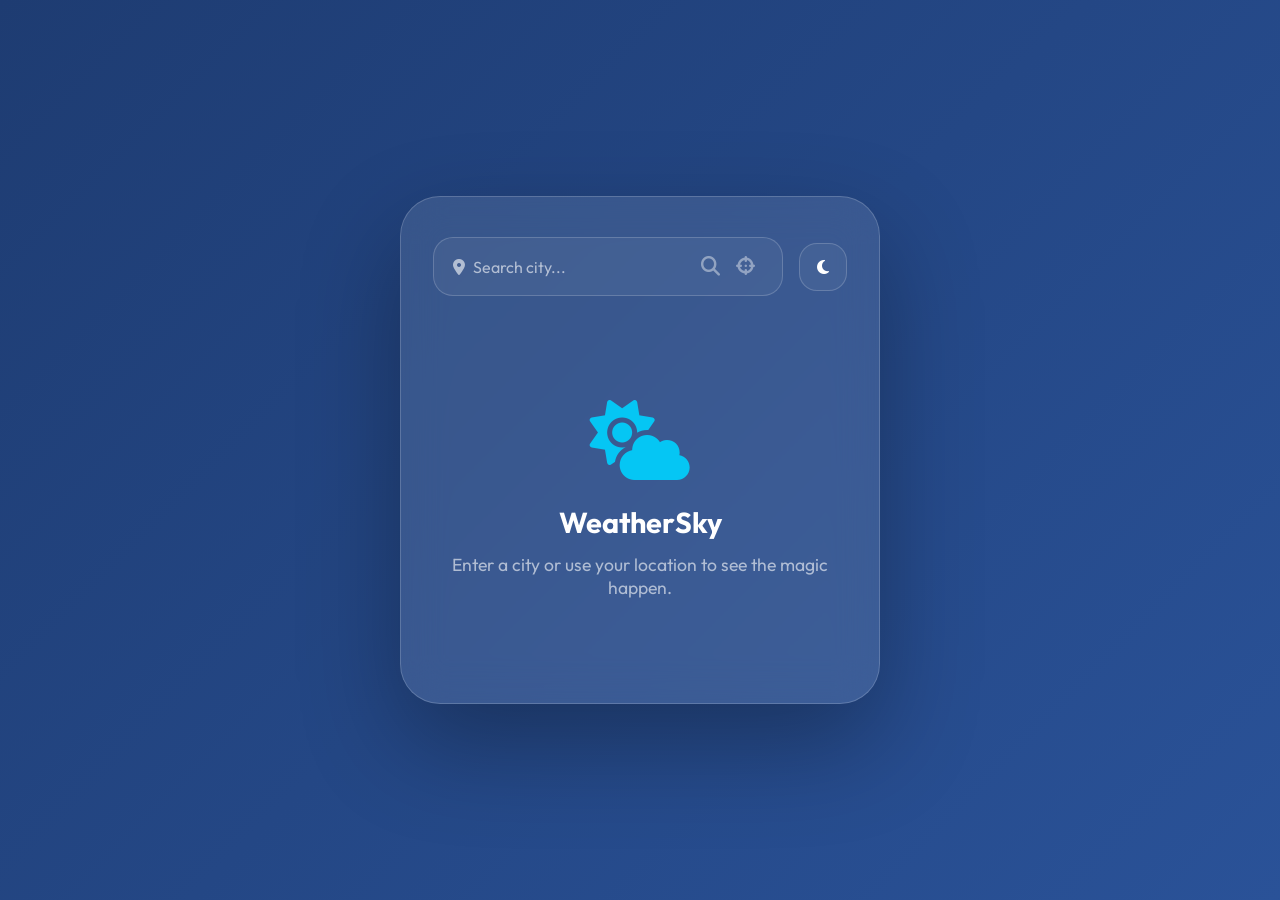
==== index.html @ ee1f2ccb "." ====
<!DOCTYPE html>
<html lang="en">
<head>
    <meta charset="UTF-8">
    <meta name="viewport" content="width=device-width, initial-scale=1.0">
    <title>WeatherSky - Premium weather forecast</title>
    <!-- Google Fonts -->
    <link rel="preconnect" href="https://fonts.googleapis.com">
    <link rel="preconnect" href="https://fonts.gstatic.com" crossorigin>
    <link href="https://fonts.googleapis.com/css2?family=Outfit:wght@300;400;500;600;700&display=swap" rel="stylesheet">
    <!-- Font Awesome -->
    <link rel="stylesheet" href="https://cdnjs.cloudflare.com/ajax/libs/font-awesome/6.4.0/css/all.min.css">
    <link rel="stylesheet" href="style.css">
</head>
<body>
    <div class="app-container">
        <header>
            <div class="search-box">
                <i class="fa-solid fa-location-dot"></i>
                <input type="text" id="city-input" placeholder="Search city..." autocomplete="off">
                <button id="search-btn"><i class="fa-solid fa-magnifying-glass"></i></button>
                <button id="location-btn" title="Current location"><i class="fa-solid fa-crosshairs"></i></button>
            </div>
            <div class="theme-toggle" id="theme-toggle">
                <i class="fa-solid fa-moon"></i>
            </div>
        </header>

        <main id="weather-content" class="hidden">
            <section class="current-weather">
                <div class="main-card">
                    <div class="card-header">
                        <h2 id="city-name">Khopoli, MH</h2>
                        <p id="current-date">Monday, 9 Mar</p>
                    </div>
                    <div class="weather-info">
                        <div class="temp-container">
                            <span id="temperature">24</span><span class="unit">°</span>
                        </div>
                        <div class="condition-container">
                            <img id="weather-icon" src="" alt="Weather" class="main-icon">
                            <p id="weather-condition">Clear Sky</p>
                        </div>
                    </div>
                    <div class="weather-details">
                        <div class="detail-item">
                            <i class="fa-solid fa-droplet"></i>
                            <div class="detail-text">
                                <span class="label">Humidity</span>
                                <span id="humidity" class="value">42%</span>
                            </div>
                        </div>
                        <div class="detail-item">
                            <i class="fa-solid fa-wind"></i>
                            <div class="detail-text">
                                <span class="label">Wind</span>
                                <span id="wind-speed" class="value">8 km/h</span>
                            </div>
                        </div>
                    </div>
                </div>
            </section>

            <section class="forecast-section">
                <h3>5-Day Forecast</h3>
                <div class="forecast-container" id="forecast-container">
                    <!-- Cards injected here -->
                </div>
            </section>
        </main>

        <div id="loading" class="loading-spinner hidden">
            <div class="spinner"></div>
            <p>Gathering climate data...</p>
        </div>

        <div id="error-message" class="error-container hidden">
            <i class="fa-solid fa-circle-exclamation"></i>
            <p id="error-text">We couldn't find that city. Try another!</p>
        </div>

        <div id="welcome-message" class="welcome-container">
            <i class="fa-solid fa-cloud-sun"></i>
            <h2>WeatherSky</h2>
            <p>Enter a city or use your location to see the magic happen.</p>
        </div>
    </div>

    <script src="script.js"></script>
</body>
</html>
---- style.css ----
:root {
    --primary-bg: linear-gradient(135deg, #1e3c72 0%, #2a5298 100%);
    --card-bg: rgba(255, 255, 255, 0.1);
    --glass-blur: blur(20px);
    --glass-border: rgba(255, 255, 255, 0.18);
    --text-color: #ffffff;
    --text-muted: rgba(255, 255, 255, 0.6);
    --accent-color: #00d2ff;
    --font-family: 'Outfit', sans-serif;
    --transition-speed: 0.4s;
}

[data-theme="dark"] {
    --primary-bg: linear-gradient(135deg, #0f2027 0%, #203a43 50%, #2c5364 100%);
    --card-bg: rgba(0, 0, 0, 0.4);
    --glass-border: rgba(255, 255, 255, 0.05);
}

* {
    margin: 0;
    padding: 0;
    box-sizing: border-box;
    -webkit-font-smoothing: antialiased;
    -moz-osx-font-smoothing: grayscale;
}

body {
    font-family: var(--font-family);
    background: var(--primary-bg);
    background-attachment: fixed;
    min-height: 100vh;
    display: flex;
    justify-content: center;
    align-items: center;
    color: var(--text-color);
    overflow-x: hidden;
    transition: background 1s cubic-bezier(0.4, 0, 0.2, 1);
}

.app-container {
    width: 95%;
    max-width: 480px;
    background: var(--card-bg);
    backdrop-filter: var(--glass-blur);
    -webkit-backdrop-filter: var(--glass-blur);
    border: 1px solid var(--glass-border);
    border-radius: 40px;
    padding: 2.5rem 2rem;
    box-shadow: 0 40px 100px rgba(0, 0, 0, 0.3);
    transition: all var(--transition-speed) cubic-bezier(0.4, 0, 0.2, 1);
    position: relative;
    overflow: hidden;
    animation: fadeIn 0.8s ease-out;
}

@keyframes fadeIn {
    from { opacity: 0; transform: translateY(20px); }
    to { opacity: 1; transform: translateY(0); }
}

header {
    display: flex;
    align-items: center;
    gap: 1rem;
    margin-bottom: 2.5rem;
}

.search-box {
    flex: 1;
    display: flex;
    align-items: center;
    background: rgba(255, 255, 255, 0.05);
    border: 1px solid var(--glass-border);
    border-radius: 20px;
    padding: 0.6rem 1.2rem;
    transition: all 0.3s ease;
}

.search-box:focus-within {
    background: rgba(255, 255, 255, 0.1);
    border-color: var(--accent-color);
    box-shadow: 0 0 20px rgba(0, 210, 255, 0.2);
}

.search-box input {
    background: none;
    border: none;
    outline: none;
    color: #fff;
    padding: 0.5rem;
    width: 100%;
    font-size: 1rem;
    font-family: inherit;
    font-weight: 400;
}

.search-box input::placeholder {
    color: var(--text-muted);
}

.search-box i {
    color: var(--text-muted);
}

#search-btn, #location-btn {
    background: none;
    border: none;
    color: #fff;
    cursor: pointer;
    padding: 0.5rem;
    font-size: 1.2rem;
    transition: all 0.2s ease;
    opacity: 0.7;
}

#search-btn:hover, #location-btn:hover {
    opacity: 1;
    transform: scale(1.1);
    color: var(--accent-color);
}

.theme-toggle {
    background: rgba(255, 255, 255, 0.05);
    border-radius: 18px;
    width: 48px;
    height: 48px;
    display: flex;
    justify-content: center;
    align-items: center;
    cursor: pointer;
    border: 1px solid var(--glass-border);
    transition: all 0.3s ease;
}

.theme-toggle:hover {
    background: rgba(255, 255, 255, 0.1);
    transform: rotate(15deg);
}

.main-card {
    text-align: center;
    padding: 1rem 0;
}

.card-header h2 {
    font-size: 2.2rem;
    font-weight: 600;
    letter-spacing: -0.5px;
    margin-bottom: 0.2rem;
}

.card-header p {
    color: var(--text-muted);
    font-size: 1rem;
    font-weight: 400;
}

.weather-info {
    margin: 2.5rem 0;
    display: flex;
    flex-direction: column;
    align-items: center;
}

.temp-container {
    font-size: 7rem;
    font-weight: 700;
    line-height: 1;
    position: relative;
    letter-spacing: -4px;
    margin-bottom: 0.5rem;
}

.temp-container .unit {
    font-size: 2rem;
    font-weight: 400;
    position: absolute;
    top: 1rem;
    right: -2rem;
    letter-spacing: 0;
}

.condition-container {
    display: flex;
    flex-direction: column;
    align-items: center;
    gap: 0.5rem;
}

.main-icon {
    width: 140px;
    height: 140px;
    filter: drop-shadow(0 10px 25px rgba(0, 0, 0, 0.2));
    animation: float 4s ease-in-out infinite;
}

@keyframes float {
    0%, 100% { transform: translateY(0); }
    50% { transform: translateY(-10px); }
}

#weather-condition {
    font-size: 1.4rem;
    font-weight: 500;
    color: #fff;
}

.weather-details {
    display: grid;
    grid-template-columns: 1fr 1fr;
    gap: 1.5rem;
    background: rgba(255, 255, 255, 0.05);
    backdrop-filter: blur(5px);
    border-radius: 24px;
    padding: 1.5rem;
    margin-top: 2rem;
    border: 1px solid var(--glass-border);
}

.detail-item {
    display: flex;
    align-items: center;
    gap: 1rem;
}

.detail-item i {
    font-size: 1.8rem;
    color: var(--accent-color);
}

.detail-text {
    display: flex;
    flex-direction: column;
    text-align: left;
}

.detail-text .label {
    font-size: 0.85rem;
    color: var(--text-muted);
}

.detail-text .value {
    font-size: 1.1rem;
    font-weight: 600;
}

.forecast-section {
    margin-top: 3rem;
}

.forecast-section h3 {
    font-size: 1.1rem;
    font-weight: 500;
    margin-bottom: 1.2rem;
    color: var(--text-muted);
    text-transform: uppercase;
    letter-spacing: 1px;
}

.forecast-container {
    display: flex;
    justify-content: space-between;
    gap: 0.8rem;
}

.forecast-card {
    flex: 1;
    background: rgba(255, 255, 255, 0.03);
    border: 1px solid var(--glass-border);
    border-radius: 20px;
    padding: 1rem 0.5rem;
    text-align: center;
    display: flex;
    flex-direction: column;
    align-items: center;
    gap: 0.6rem;
    transition: all 0.3s ease;
}

.forecast-card:hover {
    transform: translateY(-8px);
    background: rgba(255, 255, 255, 0.1);
    box-shadow: 0 10px 20px rgba(0, 0, 0, 0.1);
}

.forecast-card .day {
    font-size: 0.85rem;
    font-weight: 500;
    color: var(--text-muted);
}

.forecast-card img {
    width: 45px;
    filter: drop-shadow(0 4px 8px rgba(0, 0, 0, 0.1));
}

.forecast-card .temp {
    font-weight: 700;
    font-size: 1.1rem;
}

/* UI States */
.loading-spinner, .error-container, .welcome-container {
    display: flex;
    flex-direction: column;
    align-items: center;
    justify-content: center;
    padding: 4rem 1rem;
    text-align: center;
}

.spinner {
    width: 48px;
    height: 48px;
    border: 3px solid rgba(255, 255, 255, 0.1);
    border-radius: 50%;
    border-top-color: var(--accent-color);
    animation: spin 0.8s linear infinite;
    margin-bottom: 1.5rem;
}

.welcome-container i {
    font-size: 5rem;
    color: var(--accent-color);
    margin-bottom: 1.5rem;
    opacity: 0.9;
    animation: float 5s ease-in-out infinite;
}

.welcome-container h2 {
    font-size: 1.8rem;
    margin-bottom: 0.8rem;
}

.welcome-container p {
    color: var(--text-muted);
    font-size: 1.1rem;
}

.error-container i {
    font-size: 4rem;
    color: #ff6b6b;
    margin-bottom: 1.5rem;
}

.hidden {
    display: none;
}

@keyframes spin {
    to { transform: rotate(360deg); }
}

/* Responsive Overrides */
@media (max-width: 480px) {
    body {
        align-items: flex-start;
        padding-top: 2rem;
    }

    .app-container {
        width: 100%;
        max-width: none;
        border-radius: 0;
        border: none;
        box-shadow: none;
        background: transparent;
        backdrop-filter: none;
        padding: 1.5rem;
    }

    .temp-container {
        font-size: 5.5rem;
    }

    .forecast-container {
        overflow-x: auto;
        padding-bottom: 1rem;
        justify-content: flex-start;
    }

    .forecast-card {
        min-width: 80px;
    }
}
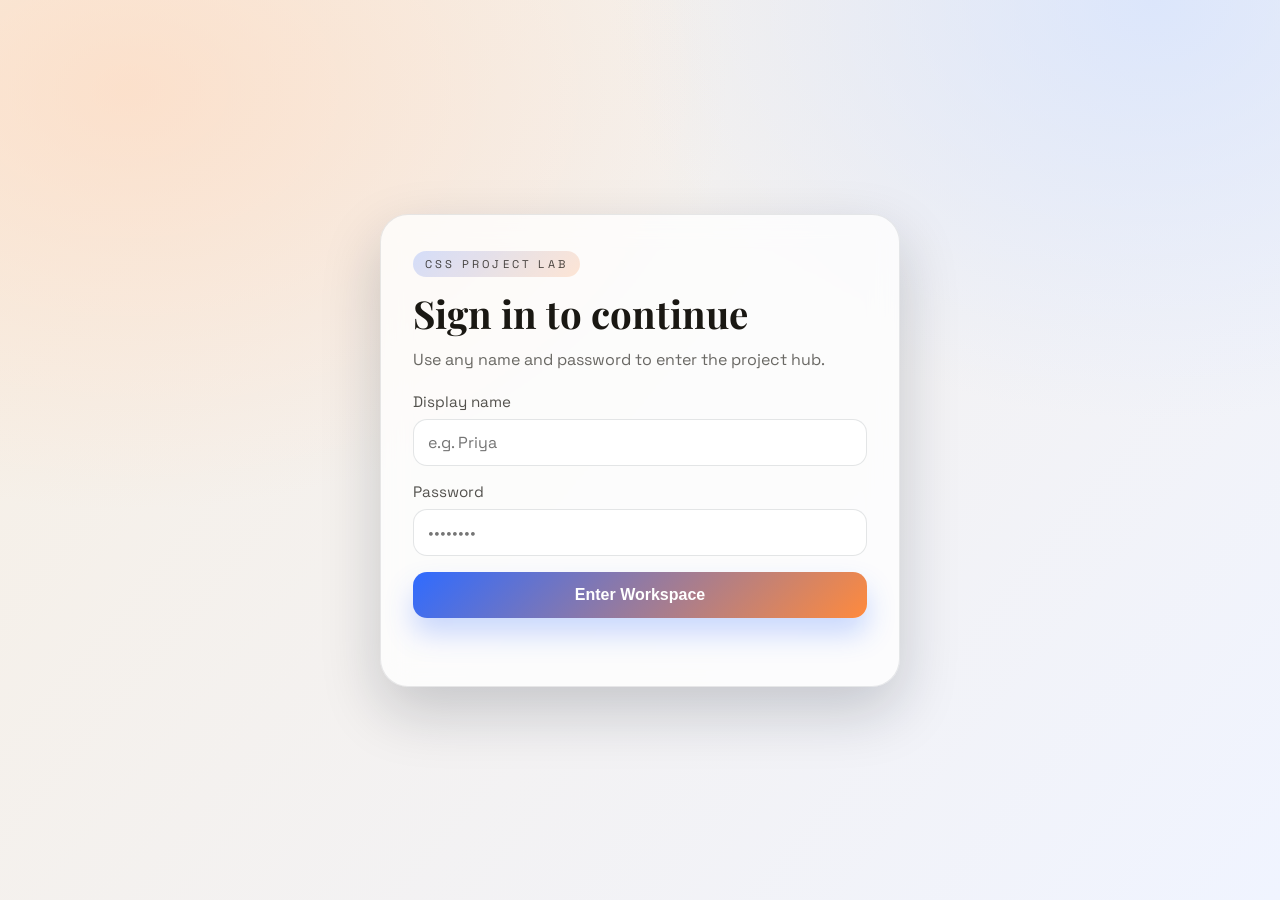
==== commit b330381c: "." ====
--- a/index.html
+++ b/index.html
@@ -1,91 +1,47 @@
-<!DOCTYPE html>
+<!doctype html>
 <html lang="en">
-<head>
-    <meta charset="UTF-8">
-    <meta name="viewport" content="width=device-width, initial-scale=1.0">
-    <title>WeatherSky - Premium weather forecast</title>
-    <!-- Google Fonts -->
-    <link rel="preconnect" href="https://fonts.googleapis.com">
-    <link rel="preconnect" href="https://fonts.gstatic.com" crossorigin>
-    <link href="https://fonts.googleapis.com/css2?family=Outfit:wght@300;400;500;600;700&display=swap" rel="stylesheet">
-    <!-- Font Awesome -->
-    <link rel="stylesheet" href="https://cdnjs.cloudflare.com/ajax/libs/font-awesome/6.4.0/css/all.min.css">
+  <head>
+    <meta charset="UTF-8" />
+    <meta name="viewport" content="width=device-width, initial-scale=1.0" />
+    <title>CSSProject</title>
     <link rel="stylesheet" href="style.css">
-</head>
-<body>
+  </head>
+  <body>
     <div class="app-container">
-        <header>
-            <div class="search-box">
-                <i class="fa-solid fa-location-dot"></i>
-                <input type="text" id="city-input" placeholder="Search city..." autocomplete="off">
-                <button id="search-btn"><i class="fa-solid fa-magnifying-glass"></i></button>
-                <button id="location-btn" title="Current location"><i class="fa-solid fa-crosshairs"></i></button>
-            </div>
-            <div class="theme-toggle" id="theme-toggle">
-                <i class="fa-solid fa-moon"></i>
-            </div>
-        </header>
-
-        <main id="weather-content" class="hidden">
-            <section class="current-weather">
-                <div class="main-card">
-                    <div class="card-header">
-                        <h2 id="city-name">Khopoli, MH</h2>
-                        <p id="current-date">Monday, 9 Mar</p>
-                    </div>
-                    <div class="weather-info">
-                        <div class="temp-container">
-                            <span id="temperature">24</span><span class="unit">°</span>
-                        </div>
-                        <div class="condition-container">
-                            <img id="weather-icon" src="" alt="Weather" class="main-icon">
-                            <p id="weather-condition">Clear Sky</p>
-                        </div>
-                    </div>
-                    <div class="weather-details">
-                        <div class="detail-item">
-                            <i class="fa-solid fa-droplet"></i>
-                            <div class="detail-text">
-                                <span class="label">Humidity</span>
-                                <span id="humidity" class="value">42%</span>
-                            </div>
-                        </div>
-                        <div class="detail-item">
-                            <i class="fa-solid fa-wind"></i>
-                            <div class="detail-text">
-                                <span class="label">Wind</span>
-                                <span id="wind-speed" class="value">8 km/h</span>
-                            </div>
-                        </div>
-                    </div>
-                </div>
-            </section>
-
-            <section class="forecast-section">
-                <h3>5-Day Forecast</h3>
-                <div class="forecast-container" id="forecast-container">
-                    <!-- Cards injected here -->
-                </div>
-            </section>
-        </main>
-
-        <div id="loading" class="loading-spinner hidden">
-            <div class="spinner"></div>
-            <p>Gathering climate data...</p>
+      <header>
+        <div class="brand">
+          <span class="brand__dot"></span>
+          CSS Project Lab
         </div>
-
-        <div id="error-message" class="error-container hidden">
-            <i class="fa-solid fa-circle-exclamation"></i>
-            <p id="error-text">We couldn't find that city. Try another!</p>
-        </div>
-
-        <div id="welcome-message" class="welcome-container">
-            <i class="fa-solid fa-cloud-sun"></i>
-            <h2>WeatherSky</h2>
-            <p>Enter a city or use your location to see the magic happen.</p>
-        </div>
+        <p class="meta">Choose a mini app to explore polished UI patterns.</p>
+        <button class="logout" id="logoutBtn" type="button">Log out</button>
+      </header>
+      <main>
+        <a href="./weather/index.html" class="card">
+          <span class="card__title">Weather</span>
+          <span class="card__desc">Glassmorphism forecast with dynamic states.</span>
+          <span class="card__cta">Open</span>
+        </a>
+        <a href="./Calculator/index.html" class="card">
+          <span class="card__title">Calculator</span>
+          <span class="card__desc">Neon sci-calc with history and toggles.</span>
+          <span class="card__cta">Open</span>
+        </a>
+        <a href="./Quiz/index.html" class="card">
+          <span class="card__title">Quiz</span>
+          <span class="card__desc">Card-based MCQ flow with scoring.</span>
+          <span class="card__cta">Open</span>
+        </a>
+        <a href="StudentManagementSystem/index.html" class="card">
+          <span class="card__title">Student Management System</span>
+          <span class="card__desc">A simple system for managing student records.</span>
+          <span class="card__cta">Open</span>
+        </a>
+      </main>
+      <footer>
+        <span>Built with HTML + CSS</span>
+      </footer>
     </div>
-
-    <script src="script.js"></script>
-</body>
+    <script src="auth.js" data-login-path="auth.html"></script>
+  </body>
 </html>
--- a/style.css
+++ b/style.css
@@ -1,385 +1,260 @@
+@import url("https://fonts.googleapis.com/css2?family=Playfair+Display:wght@600;700&family=Space+Grotesk:wght@400;500;600&display=swap");
+
 :root {
-    --primary-bg: linear-gradient(135deg, #1e3c72 0%, #2a5298 100%);
-    --card-bg: rgba(255, 255, 255, 0.1);
-    --glass-blur: blur(20px);
-    --glass-border: rgba(255, 255, 255, 0.18);
-    --text-color: #ffffff;
-    --text-muted: rgba(255, 255, 255, 0.6);
-    --accent-color: #00d2ff;
-    --font-family: 'Outfit', sans-serif;
-    --transition-speed: 0.4s;
-}
-
-[data-theme="dark"] {
-    --primary-bg: linear-gradient(135deg, #0f2027 0%, #203a43 50%, #2c5364 100%);
-    --card-bg: rgba(0, 0, 0, 0.4);
-    --glass-border: rgba(255, 255, 255, 0.05);
-}
-
-* {
-    margin: 0;
-    padding: 0;
-    box-sizing: border-box;
-    -webkit-font-smoothing: antialiased;
-    -moz-osx-font-smoothing: grayscale;
+  color-scheme: light;
+  --ink: #1c1a14;
+  --paper: #f6f1e7;
+  --accent: #ff8a3d;
+  --accent-2: #2f6bff;
+  --accent-3: #14b8a6;
+  --glass: rgba(255, 255, 255, 0.2);
+  --glass-strong: rgba(255, 255, 255, 0.35);
+  --shadow: 0 18px 40px rgba(19, 18, 15, 0.22);
+}
+
+*,
+*::before,
+*::after {
+  box-sizing: border-box;
 }
 
 body {
-    font-family: var(--font-family);
-    background: var(--primary-bg);
-    background-attachment: fixed;
-    min-height: 100vh;
-    display: flex;
-    justify-content: center;
-    align-items: center;
-    color: var(--text-color);
-    overflow-x: hidden;
-    transition: background 1s cubic-bezier(0.4, 0, 0.2, 1);
+  margin: 0;
+  min-height: 100vh;
+  font-family: "Space Grotesk", "Trebuchet MS", "Verdana", sans-serif;
+  color: var(--ink);
+  line-height: 1.5;
+  -webkit-font-smoothing: antialiased;
+  -moz-osx-font-smoothing: grayscale;
+  background:
+    radial-gradient(1200px 900px at 15% 20%, #ffe6d5 0%, transparent 55%),
+    radial-gradient(1000px 800px at 85% 10%, #dbe6ff 0%, transparent 60%),
+    linear-gradient(120deg, #f4efe5, #fbf8f2);
 }
 
 .app-container {
-    width: 95%;
-    max-width: 480px;
-    background: var(--card-bg);
-    backdrop-filter: var(--glass-blur);
-    -webkit-backdrop-filter: var(--glass-blur);
-    border: 1px solid var(--glass-border);
-    border-radius: 40px;
-    padding: 2.5rem 2rem;
-    box-shadow: 0 40px 100px rgba(0, 0, 0, 0.3);
-    transition: all var(--transition-speed) cubic-bezier(0.4, 0, 0.2, 1);
-    position: relative;
-    overflow: hidden;
-    animation: fadeIn 0.8s ease-out;
-}
-
-@keyframes fadeIn {
-    from { opacity: 0; transform: translateY(20px); }
-    to { opacity: 1; transform: translateY(0); }
+  min-height: 100vh;
+  padding: 48px 20px 56px;
+  max-width: 980px;
+  margin: 0 auto;
+  display: flex;
+  flex-direction: column;
+  gap: 28px;
+  animation: fade-slide 0.8s ease both;
 }
 
 header {
-    display: flex;
-    align-items: center;
-    gap: 1rem;
-    margin-bottom: 2.5rem;
-}
-
-.search-box {
-    flex: 1;
-    display: flex;
-    align-items: center;
-    background: rgba(255, 255, 255, 0.05);
-    border: 1px solid var(--glass-border);
-    border-radius: 20px;
-    padding: 0.6rem 1.2rem;
-    transition: all 0.3s ease;
-}
-
-.search-box:focus-within {
-    background: rgba(255, 255, 255, 0.1);
-    border-color: var(--accent-color);
-    box-shadow: 0 0 20px rgba(0, 210, 255, 0.2);
-}
-
-.search-box input {
-    background: none;
-    border: none;
-    outline: none;
-    color: #fff;
-    padding: 0.5rem;
-    width: 100%;
-    font-size: 1rem;
-    font-family: inherit;
-    font-weight: 400;
-}
-
-.search-box input::placeholder {
-    color: var(--text-muted);
-}
-
-.search-box i {
-    color: var(--text-muted);
-}
-
-#search-btn, #location-btn {
-    background: none;
-    border: none;
-    color: #fff;
-    cursor: pointer;
-    padding: 0.5rem;
-    font-size: 1.2rem;
-    transition: all 0.2s ease;
-    opacity: 0.7;
-}
-
-#search-btn:hover, #location-btn:hover {
+  display: flex;
+  flex-direction: column;
+  gap: 10px;
+  animation: float-in 0.7s ease both;
+}
+
+.brand {
+  display: flex;
+  align-items: center;
+  gap: 12px;
+  font-family: "Playfair Display", "Times New Roman", serif;
+  font-size: clamp(2rem, 4vw, 2.8rem);
+  letter-spacing: 0.6px;
+}
+
+.brand__dot {
+  width: 12px;
+  height: 12px;
+  border-radius: 50%;
+  background: linear-gradient(135deg, var(--accent), var(--accent-2));
+  box-shadow: 0 0 12px rgba(47, 107, 255, 0.5);
+}
+
+.meta {
+  max-width: 560px;
+  margin: 0;
+  color: rgba(28, 26, 20, 0.68);
+  font-size: 1rem;
+}
+
+.logout {
+  align-self: flex-start;
+  padding: 8px 16px;
+  border-radius: 999px;
+  border: 1px solid rgba(31, 27, 20, 0.25);
+  background: rgba(255, 255, 255, 0.6);
+  color: rgba(28, 26, 20, 0.8);
+  font-size: 0.85rem;
+  cursor: pointer;
+  transition: transform 0.2s ease, box-shadow 0.2s ease;
+}
+
+.logout:hover {
+  transform: translateY(-2px);
+  box-shadow: 0 10px 20px rgba(24, 22, 16, 0.15);
+}
+
+.logout:focus-visible {
+  outline: 3px solid rgba(47, 107, 255, 0.4);
+  outline-offset: 3px;
+}
+
+footer {
+  margin-top: auto;
+  padding-top: 12px;
+  border-top: 1px solid rgba(31, 27, 20, 0.12);
+  font-size: 0.9rem;
+  color: rgba(28, 26, 20, 0.6);
+  animation: float-in 0.7s ease both;
+  animation-delay: 0.24s;
+}
+
+main {
+  display: grid;
+  grid-template-columns: repeat(auto-fit, minmax(220px, 1fr));
+  gap: 24px;
+  flex: 1;
+  align-items: stretch;
+}
+
+main a.card {
+  position: relative;
+  display: grid;
+  align-content: start;
+  padding: 26px 24px 44px;
+  border-radius: 20px;
+  text-decoration: none;
+  color: #1f1b14;
+  background: linear-gradient(145deg, var(--glass), var(--glass-strong));
+  border: 1px solid rgba(31, 27, 20, 0.15);
+  box-shadow: var(--shadow);
+  overflow: hidden;
+  transition: transform 0.18s ease, box-shadow 0.18s ease, border-color 0.18s ease;
+  animation: card-rise 0.7s ease both;
+}
+
+main a.card:nth-child(1) { animation-delay: 0.05s; }
+main a.card:nth-child(2) { animation-delay: 0.12s; }
+main a.card:nth-child(3) { animation-delay: 0.19s; }
+
+main a.card::before {
+  content: "";
+  position: absolute;
+  inset: auto -40% -30% auto;
+  width: 200px;
+  height: 200px;
+  background: radial-gradient(circle, rgba(255, 255, 255, 0.8), transparent 60%);
+  opacity: 0.8;
+  transform: translate(20%, 15%);
+  animation: glow-drift 6s ease-in-out infinite;
+}
+
+main a.card:hover,
+main a.card:focus-visible {
+  transform: translateY(-6px);
+  border-color: rgba(31, 27, 20, 0.35);
+  box-shadow: 0 26px 50px rgba(24, 22, 16, 0.28);
+}
+
+main a.card:focus-visible {
+  outline: 3px solid rgba(47, 107, 255, 0.5);
+  outline-offset: 3px;
+}
+
+main a.card:nth-child(1) {
+  background: linear-gradient(145deg, rgba(255, 214, 186, 0.7), rgba(255, 255, 255, 0.6));
+}
+
+main a.card:nth-child(2) {
+  background: linear-gradient(145deg, rgba(208, 231, 255, 0.8), rgba(255, 255, 255, 0.6));
+}
+
+main a.card:nth-child(3) {
+  background: linear-gradient(145deg, rgba(224, 255, 212, 0.85), rgba(255, 255, 255, 0.6));
+}
+
+.card__title {
+  font-size: 1.35rem;
+  font-weight: 600;
+  letter-spacing: 0.4px;
+}
+
+.card__desc {
+  margin-top: 8px;
+  color: rgba(31, 27, 20, 0.7);
+  font-size: 0.95rem;
+  line-height: 1.45;
+}
+
+.card__cta {
+  margin-top: 22px;
+  font-size: 0.7rem;
+  letter-spacing: 0.25rem;
+  text-transform: uppercase;
+  color: rgba(31, 27, 20, 0.55);
+}
+
+@media (max-width: 720px) {
+  .app-container {
+    padding: 40px 18px 48px;
+    gap: 24px;
+  }
+
+  .brand {
+    font-size: clamp(1.8rem, 7vw, 2.2rem);
+  }
+
+  main a.card {
+    font-size: 1.1rem;
+    padding: 22px 20px 40px;
+  }
+}
+
+@media (prefers-reduced-motion: reduce) {
+  *,
+  *::before,
+  *::after {
+    animation-duration: 0.01ms !important;
+    animation-iteration-count: 1 !important;
+    transition-duration: 0.01ms !important;
+  }
+}
+
+@keyframes fade-slide {
+  from {
+    opacity: 0;
+    transform: translateY(18px);
+  }
+  to {
     opacity: 1;
-    transform: scale(1.1);
-    color: var(--accent-color);
-}
-
-.theme-toggle {
-    background: rgba(255, 255, 255, 0.05);
-    border-radius: 18px;
-    width: 48px;
-    height: 48px;
-    display: flex;
-    justify-content: center;
-    align-items: center;
-    cursor: pointer;
-    border: 1px solid var(--glass-border);
-    transition: all 0.3s ease;
-}
-
-.theme-toggle:hover {
-    background: rgba(255, 255, 255, 0.1);
-    transform: rotate(15deg);
-}
-
-.main-card {
-    text-align: center;
-    padding: 1rem 0;
-}
-
-.card-header h2 {
-    font-size: 2.2rem;
-    font-weight: 600;
-    letter-spacing: -0.5px;
-    margin-bottom: 0.2rem;
-}
-
-.card-header p {
-    color: var(--text-muted);
-    font-size: 1rem;
-    font-weight: 400;
-}
-
-.weather-info {
-    margin: 2.5rem 0;
-    display: flex;
-    flex-direction: column;
-    align-items: center;
-}
-
-.temp-container {
-    font-size: 7rem;
-    font-weight: 700;
-    line-height: 1;
-    position: relative;
-    letter-spacing: -4px;
-    margin-bottom: 0.5rem;
-}
-
-.temp-container .unit {
-    font-size: 2rem;
-    font-weight: 400;
-    position: absolute;
-    top: 1rem;
-    right: -2rem;
-    letter-spacing: 0;
-}
-
-.condition-container {
-    display: flex;
-    flex-direction: column;
-    align-items: center;
-    gap: 0.5rem;
-}
-
-.main-icon {
-    width: 140px;
-    height: 140px;
-    filter: drop-shadow(0 10px 25px rgba(0, 0, 0, 0.2));
-    animation: float 4s ease-in-out infinite;
-}
-
-@keyframes float {
-    0%, 100% { transform: translateY(0); }
-    50% { transform: translateY(-10px); }
-}
-
-#weather-condition {
-    font-size: 1.4rem;
-    font-weight: 500;
-    color: #fff;
-}
-
-.weather-details {
-    display: grid;
-    grid-template-columns: 1fr 1fr;
-    gap: 1.5rem;
-    background: rgba(255, 255, 255, 0.05);
-    backdrop-filter: blur(5px);
-    border-radius: 24px;
-    padding: 1.5rem;
-    margin-top: 2rem;
-    border: 1px solid var(--glass-border);
-}
-
-.detail-item {
-    display: flex;
-    align-items: center;
-    gap: 1rem;
-}
-
-.detail-item i {
-    font-size: 1.8rem;
-    color: var(--accent-color);
-}
-
-.detail-text {
-    display: flex;
-    flex-direction: column;
-    text-align: left;
-}
-
-.detail-text .label {
-    font-size: 0.85rem;
-    color: var(--text-muted);
-}
-
-.detail-text .value {
-    font-size: 1.1rem;
-    font-weight: 600;
-}
-
-.forecast-section {
-    margin-top: 3rem;
-}
-
-.forecast-section h3 {
-    font-size: 1.1rem;
-    font-weight: 500;
-    margin-bottom: 1.2rem;
-    color: var(--text-muted);
-    text-transform: uppercase;
-    letter-spacing: 1px;
-}
-
-.forecast-container {
-    display: flex;
-    justify-content: space-between;
-    gap: 0.8rem;
-}
-
-.forecast-card {
-    flex: 1;
-    background: rgba(255, 255, 255, 0.03);
-    border: 1px solid var(--glass-border);
-    border-radius: 20px;
-    padding: 1rem 0.5rem;
-    text-align: center;
-    display: flex;
-    flex-direction: column;
-    align-items: center;
-    gap: 0.6rem;
-    transition: all 0.3s ease;
-}
-
-.forecast-card:hover {
-    transform: translateY(-8px);
-    background: rgba(255, 255, 255, 0.1);
-    box-shadow: 0 10px 20px rgba(0, 0, 0, 0.1);
-}
-
-.forecast-card .day {
-    font-size: 0.85rem;
-    font-weight: 500;
-    color: var(--text-muted);
-}
-
-.forecast-card img {
-    width: 45px;
-    filter: drop-shadow(0 4px 8px rgba(0, 0, 0, 0.1));
-}
-
-.forecast-card .temp {
-    font-weight: 700;
-    font-size: 1.1rem;
-}
-
-/* UI States */
-.loading-spinner, .error-container, .welcome-container {
-    display: flex;
-    flex-direction: column;
-    align-items: center;
-    justify-content: center;
-    padding: 4rem 1rem;
-    text-align: center;
-}
-
-.spinner {
-    width: 48px;
-    height: 48px;
-    border: 3px solid rgba(255, 255, 255, 0.1);
-    border-radius: 50%;
-    border-top-color: var(--accent-color);
-    animation: spin 0.8s linear infinite;
-    margin-bottom: 1.5rem;
-}
-
-.welcome-container i {
-    font-size: 5rem;
-    color: var(--accent-color);
-    margin-bottom: 1.5rem;
-    opacity: 0.9;
-    animation: float 5s ease-in-out infinite;
-}
-
-.welcome-container h2 {
-    font-size: 1.8rem;
-    margin-bottom: 0.8rem;
-}
-
-.welcome-container p {
-    color: var(--text-muted);
-    font-size: 1.1rem;
-}
-
-.error-container i {
-    font-size: 4rem;
-    color: #ff6b6b;
-    margin-bottom: 1.5rem;
-}
-
-.hidden {
-    display: none;
-}
-
-@keyframes spin {
-    to { transform: rotate(360deg); }
-}
-
-/* Responsive Overrides */
-@media (max-width: 480px) {
-    body {
-        align-items: flex-start;
-        padding-top: 2rem;
-    }
-
-    .app-container {
-        width: 100%;
-        max-width: none;
-        border-radius: 0;
-        border: none;
-        box-shadow: none;
-        background: transparent;
-        backdrop-filter: none;
-        padding: 1.5rem;
-    }
-
-    .temp-container {
-        font-size: 5.5rem;
-    }
-
-    .forecast-container {
-        overflow-x: auto;
-        padding-bottom: 1rem;
-        justify-content: flex-start;
-    }
-
-    .forecast-card {
-        min-width: 80px;
-    }
-}
+    transform: translateY(0);
+  }
+}
+
+@keyframes float-in {
+  from {
+    opacity: 0;
+    transform: translateY(12px);
+  }
+  to {
+    opacity: 1;
+    transform: translateY(0);
+  }
+}
+
+@keyframes card-rise {
+  from {
+    opacity: 0;
+    transform: translateY(16px) scale(0.98);
+  }
+  to {
+    opacity: 1;
+    transform: translateY(0) scale(1);
+  }
+}
+
+@keyframes glow-drift {
+  0%, 100% {
+    transform: translate(20%, 15%);
+  }
+  50% {
+    transform: translate(10%, 5%);
+  }
+}
